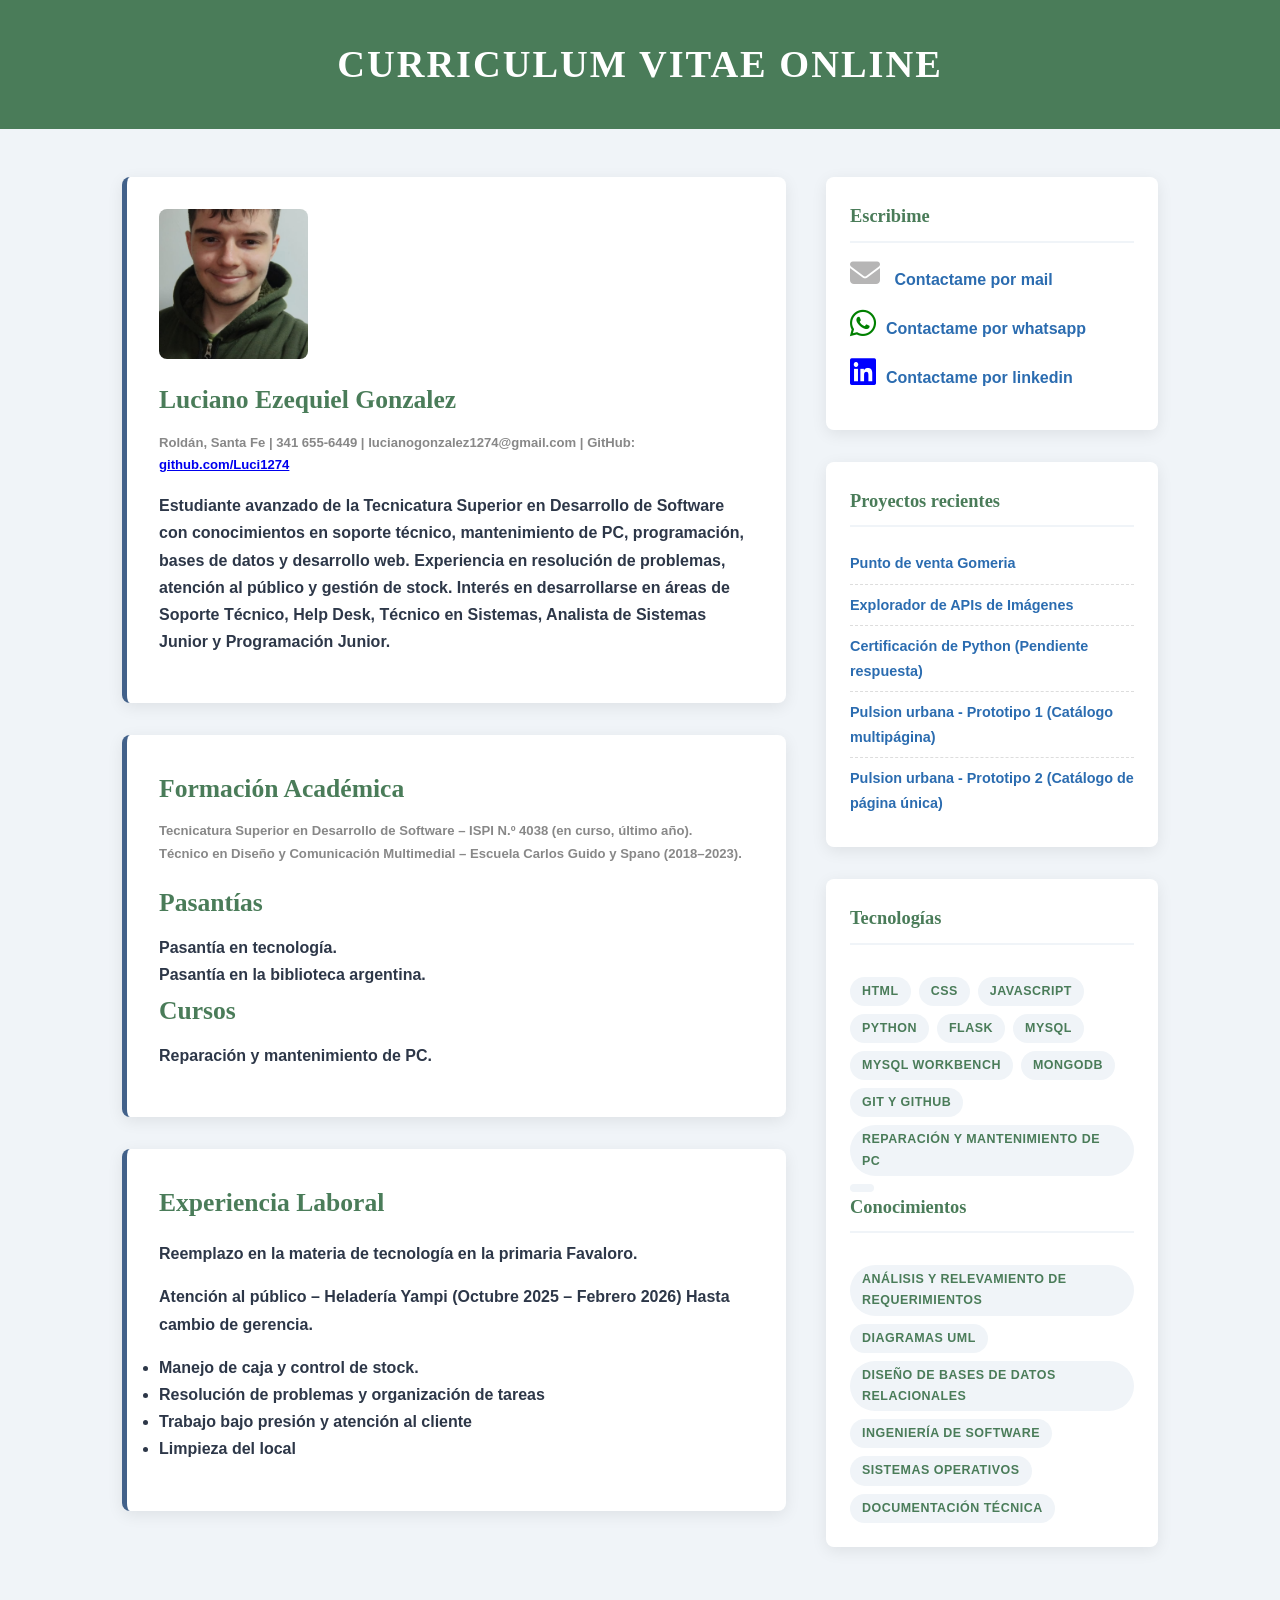
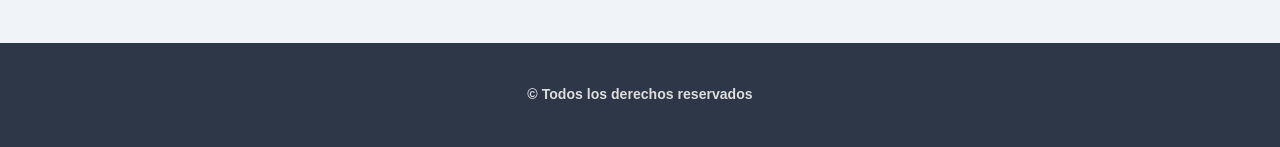
==== index.html @ f1460755 "Actualizar enlace de proyecto en la sección de proyectos recientes" ====
<!DOCTYPE html>
<html lang="en">
<head>
    <meta charset="UTF-8">
    <meta name="viewport" content="width=device-width, initial-scale=1.0">
    <link rel="stylesheet" href="https://cdnjs.cloudflare.com/ajax/libs/font-awesome/6.5.1/css/all.min.css">
    <link rel="stylesheet" href="css/style.css">
    <title>Curriculum Vitae</title>
</head>
<body>
    <header>
    <h1>Curriculum Vitae Online</h1>
  </header>
    <!-- CONTENIDO PRINCIPAL -->
  <main>
  <div class="contenedor">
    <!-- SECCIÓN PRINCIPAL -->
    <main>
      <!-- Artículo 1 -->
      <article>
        <img src="img/WhatsApp Image 2026-05-28 at 19.42.15.jpeg" alt="Mi imagen" title="Mi imagen">
        <h2>Luciano Ezequiel Gonzalez</h2>
        <p class="meta">
          <span><strong>Roldán, Santa Fe | 341 655-6449 | lucianogonzalez1274@gmail.com | GitHub: <a href="https://github.com/Luci1274">github.com/Luci1274</a><strong></span>
        </p>
        <p> Estudiante avanzado de la Tecnicatura Superior en Desarrollo de Software con conocimientos en soporte técnico, mantenimiento de PC, programación, bases de datos y desarrollo web. Experiencia en resolución de problemas, atención al público y gestión de stock. Interés en desarrollarse en áreas de Soporte Técnico, Help Desk, Técnico en Sistemas, Analista de Sistemas Junior y Programación Junior.</p>
        
      </article>

      <!-- Artículo 2 — con tabla -->
      <article>
        <h2>Formación Académica</h2>
        <p class="meta">
          <span><strong>Tecnicatura Superior en Desarrollo de Software – ISPI N.º 4038 (en curso, último año).</strong></span>
          <br>
          <span><strong>Técnico en Diseño y Comunicación Multimedial – Escuela Carlos Guido y Spano (2018–2023).</strong></span>
          <h2>Pasantías</h2>
          <span><strong>Pasantía en tecnología.</strong></span>
          <br>
          <span><strong>Pasantía en la biblioteca argentina.</strong></span>
          <h2>Cursos</h2>
          <span><strong>Reparación y mantenimiento de PC.</strong></span>
        </p>
      </article>
      <!-- Artículo 3 — formulario de comentario -->
      <article>
        <h2>Experiencia Laboral</h2>
        <p class="meta">
          <p><strong>Reemplazo en la materia de tecnología en la primaria Favaloro.</strong></p>

          <p><strong>Atención al público – Heladería Yampi (Octubre 2025 – Febrero 2026) Hasta cambio de gerencia.</strong></p>
          <ul>
            <li>Manejo de caja y control de stock.</li>
            <li>Resolución de problemas y organización de tareas</li>
            <li>Trabajo bajo presión y atención al cliente</li>
            <li>Limpieza del local</li>
          </ul>
        </p>
      </article>
    </main>
    <!-- SIDEBAR -->
    <aside>
      <!-- Widget suscripción -->
      <div class="widget">
        <h3>Escribime</h3>

        <a href="mailto:lucianogonzalez1274@gmail.com?subject=Contacto%20desde%20Curriculum%20Web">
          <i class="fa-solid fa-envelope"></i> Contactame por mail</a>
        <a href="https://wa.link/f5w50w">
          <i class="fa-brands fa-whatsapp"></i>Contactame por whatsapp</a>
        <a href="https://www.linkedin.com/in/luciano-ezequiel-gonzalez-768863313/">
          <i class="fa-brands fa-linkedin"></i>Contactame por linkedin</a>
        </div>

      <!-- Widget Proyectos recientes -->
      <div class="widget">
        <h3>Proyectos recientes</h3>
        <ul class="lista-reciente">
          <li><a href="https://github.com/Luci1274/PPI_gomeria_codigo" target="_blank">Punto de venta Gomeria</a></li>
          <li><a href="https://github.com/Luci1274/Explorador_de_APIs_de_Imagenes" target="_blank">Explorador de APIs de Imágenes</a></li>
          <li><a href="https://github.com/Luci1274/Certificacion_Python_2026" target="_blank">Certificación de Python (Pendiente respuesta)</a></li>
          <li><a href="https://github.com/Luci1274/Pulsion_urbana" target="_blank">Pulsion urbana - Prototipo 1 (Catálogo multipágina)</a></li>
          <li><a href="https://github.com/Luci1274/Pulsion_urbana_v2" target="_blank">Pulsion urbana - Prototipo 2 (Catálogo de página única)</a></li>
        </ul>
      </div>
      <!-- Widget Conocimientos Técnicos -->
      <div class="widget">
        <h3>Tecnologías</h3>
        <div class="etiquetas">
          <span class="etiqueta">HTML</span>
          <span class="etiqueta">CSS</span>
          <span class="etiqueta">JavaScript</span>
          <span class="etiqueta">python</span>
          <span class="etiqueta">flask</span>
          <span class="etiqueta">mysql</span>
          <span class="etiqueta">mysql workbench</span>
          <span class="etiqueta">mongoDB</span>
          <span class="etiqueta">Git y Github</span>
          <span class="etiqueta">Reparación y mantenimiento de PC</span>
          <span class="etiqueta"></span>
        </div>
        <h3>Conocimientos</h3>
        <div class="etiquetas">
          <span class="etiqueta">Análisis y relevamiento de requerimientos</span>
          <span class="etiqueta">Diagramas UML</span>
          <span class="etiqueta">Diseño de bases de datos relacionales</span>
          <span class="etiqueta">Ingeniería de software</span>
          <span class="etiqueta">Sistemas operativos</span>
          <span class="etiqueta">Documentación técnica</span>
        </div>
      </div>
    </aside>
  </div><!-- /.contenedor -->
  <!-- PIE DE PÁGINA -->
  <footer>
    <p>&copy; Todos los derechos reservados</p>
  </footer>
</body>
</html>
---- css/style.css ----
/* ── Reset & Variables ─────────────────────────────────── */
    :root {
      --color-primario: #4a7c59;
      --color-secundario: #42618a;
      --color-enlace: #2b6cb0;
      --color-acento: #f0f4f8;
      --color-texto: #2d3748;
      --fuente-titulo: 'Georgia', serif;
      --fuente-cuerpo: 'Trebuchet MS', sans-serif;
      --radio-borde: 8px;
    }
    * {
      margin: 0;
      padding: 0;
      box-sizing: border-box;
    }
    body {
      font-family: var(--fuente-cuerpo);
      background-color: var(--color-acento);
      color: var(--color-texto);
      line-height: 1.7;
    }
    /* ── Header ───────────────────────────────────────────── */
    header {
      background-color: var(--color-primario);
      color: #fff;
      padding: 2rem 4rem;
      display: flex;
      justify-content: center;
      align-items: center;
      
    }
    header h1 {
      font-family: var(--fuente-titulo);
      font-size: 2.4rem;
      letter-spacing: 2px;
      text-transform: uppercase;
    }
    /* ── Navegación ───────────────────────────────────────── */
    nav ul {
      list-style: none;      display: flex;      gap: 2rem;
    }
    nav ul li a {
      color: #fff;
      text-decoration: none;
      font-weight: 600;
      font-size: 0.95rem;
      padding: 0.4rem 0.8rem;
      border-radius: var(--radio-borde);
      transition: background-color 0.3s ease, color 0.3s ease;
    }
    nav ul li a:hover {
      background-color: var(--color-secundario);
      color: var(--color-primario);
    }
    /* ── Layout principal ─────────────────────────────────── */
    .contenedor {
      max-width: 1100px;
      margin: 3rem auto;
      padding: 0 2rem;
      display: grid;
      grid-template-columns: 2fr 1fr;
      gap: 2.5rem;
    }
    /* ── Artículos ────────────────────────────────────────── */
    article {
      background: #fff;
      border-radius: var(--radio-borde);
      padding: 2rem;
      margin-bottom: 2rem;
      box-shadow: 0 4px 16px rgba(0,0,0,0.08);
      border-left: 5px solid var(--color-secundario);
    }
    article h2 {
      font-family: var(--fuente-titulo);
      font-size: 1.6rem;
      margin-bottom: 0.6rem;
      color: var(--color-primario);
    }
    article .meta {
      font-size: 0.82rem; color: #888; margin-bottom: 1rem;
    }
    article p {
      font-size: 1rem; margin-bottom: 1rem;
    }
    article img {
      width: 25%;
      height: 150px;
      object-fit: cover;
      border-radius: var(--radio-borde);
      display: block;
      margin-bottom: 1.2rem;
    }
    /* ── Etiquetas / Tags ─────────────────────────────────── */
    .etiquetas {
      display: flex;      flex-wrap: wrap;      gap: 0.5rem;      margin-top: 1rem;
    }
    .etiqueta {
      background-color: var(--color-acento);
      color: var(--color-primario);
      font-size: 0.78rem;
      font-weight: 700;
      padding: 0.25rem 0.75rem;
      border-radius: 999px;
      text-transform: uppercase;
      letter-spacing: 0.5px;
    }
    
    /* ── Sidebar ──────────────────────────────────────────── */
    aside {
      position: sticky;
      top: 2rem;
      align-self: start;
    }
    .widget {
      background: #fff;
      display: flex;
      flex-direction: column;
      border-radius: var(--radio-borde);
      padding: 1.5rem;
      margin-bottom: 2rem;
      box-shadow: 0 4px 16px rgba(0,0,0,0.08);
    }
    .widget h3 {
      font-family: var(--fuente-titulo);
      font-size: 1.15rem;
      margin-bottom: 1rem;
      color: var(--color-primario);
      border-bottom: 2px solid var(--color-acento);
      padding-bottom: 0.5rem;
    }
    /* ── Iconos de contacto ────────────────────────── */
    .widget a {
      color: var(--color-enlace);  
      text-decoration: none;  
      font-weight: 600;
      margin-bottom: 15px;
    }
    .widget a:hover {
      text-decoration: underline;
    }
    .widget i {
        font-size: 30px;
        margin-right: 10px;
    }
    .widget .fa-envelope {
        color: rgb(182, 181, 181);
    }
    .widget .fa-whatsapp {
        color: green;
    }
    .widget .fa-linkedin {
        color: blue;
    }


    
    /* ── Lista reciente ───────────────────────────────────── */
    .lista-reciente {
      list-style: none;  
      padding: 0;
    }
    .lista-reciente li {
      padding: 0.5rem 0;
      border-bottom: 1px dashed #ddd;
      font-size: 0.9rem;
    }
    .lista-reciente li:last-child {
      border-bottom: none;
    }
    .lista-reciente a {
      color: var(--color-enlace);  text-decoration: none;  font-weight: 600;
    }
    .lista-reciente a:hover {
      text-decoration: underline;
    }
    /* ── Footer ───────────────────────────────────────────── */
    footer {
      background-color: var(--color-texto);
      color: #ddd;
      text-align: center;
      padding: 2.5rem;
      margin-top: 4rem;
      font-size: 0.88rem;
    }
    footer a {
      color: var(--color-secundario);   text-decoration: none;
    }
    footer a:hover {
      text-decoration: underline;
    }
    /* ── Media Query ──────────────────────────────────────── */
    @media (max-width: 768px) {
      .contenedor {
        grid-template-columns: 1fr;
      }
      header {
        flex-direction: column;  gap: 1rem;  text-align: center;
      }
    }
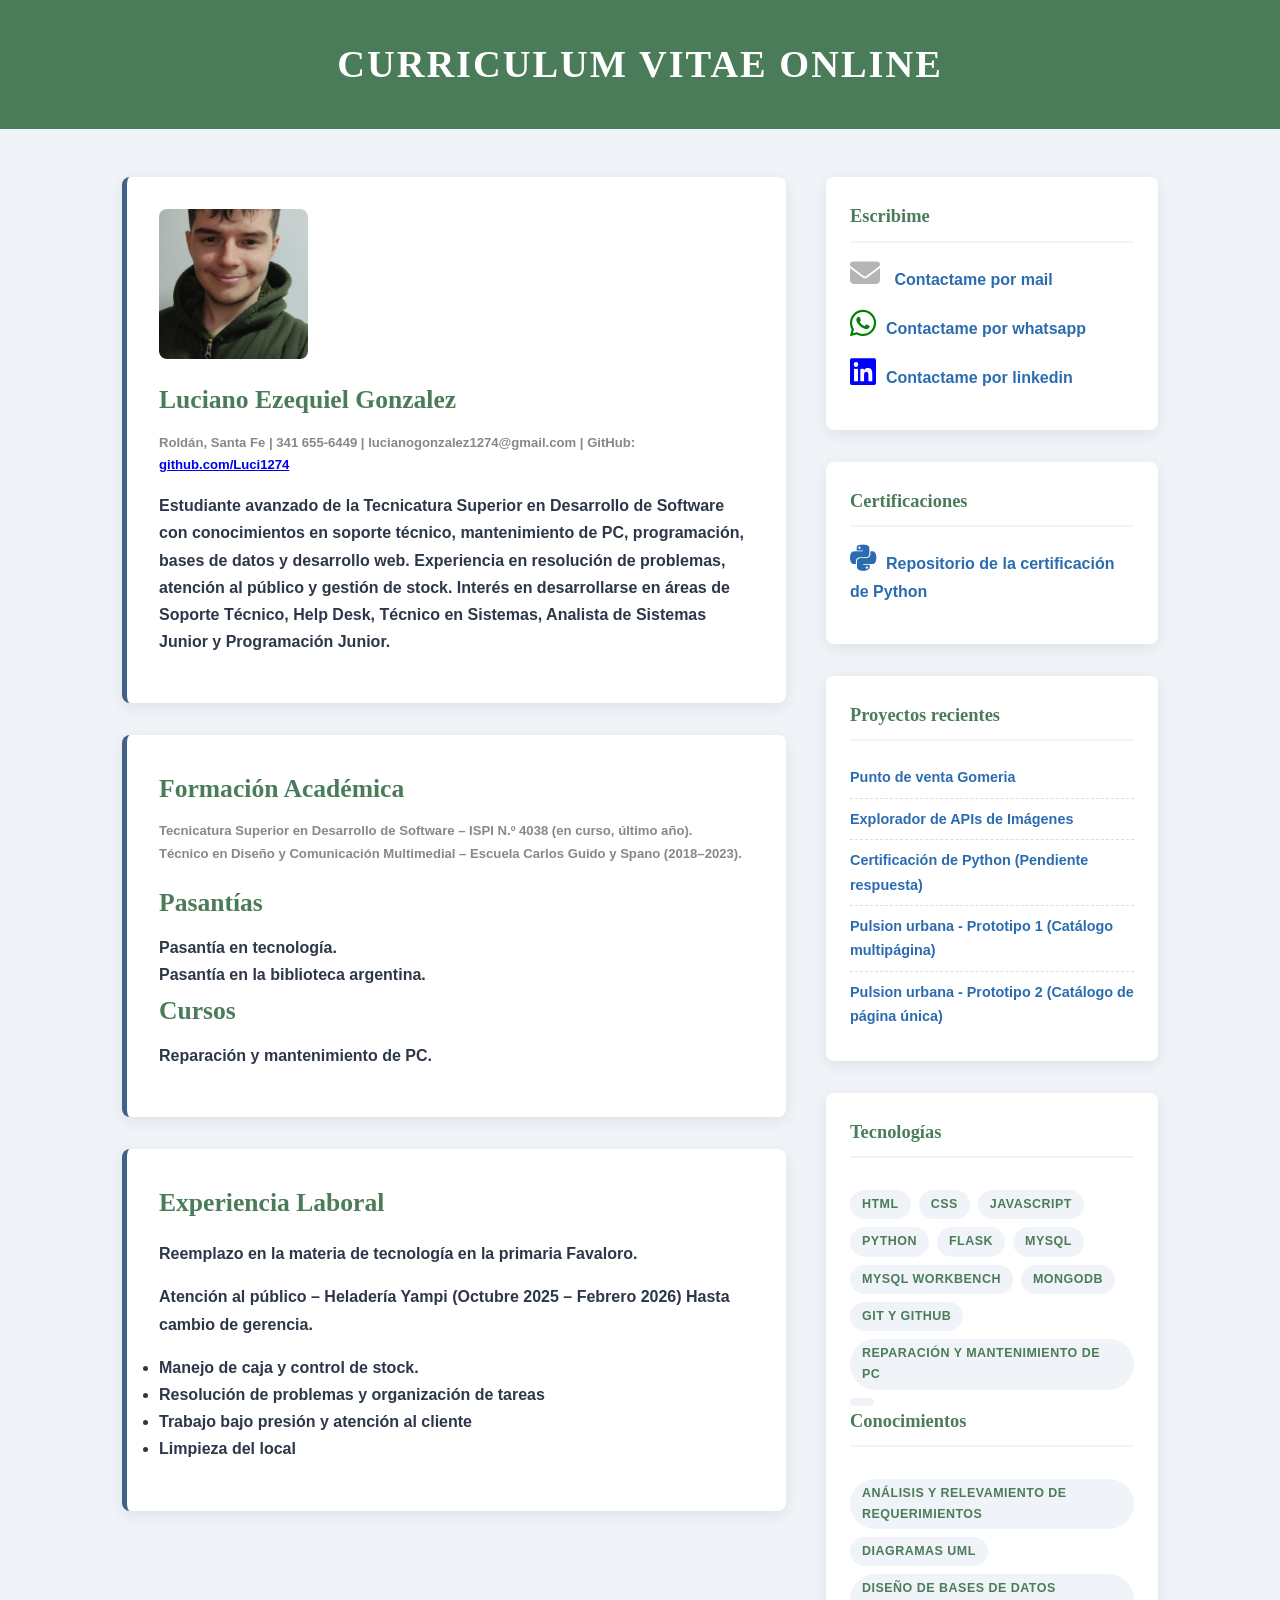
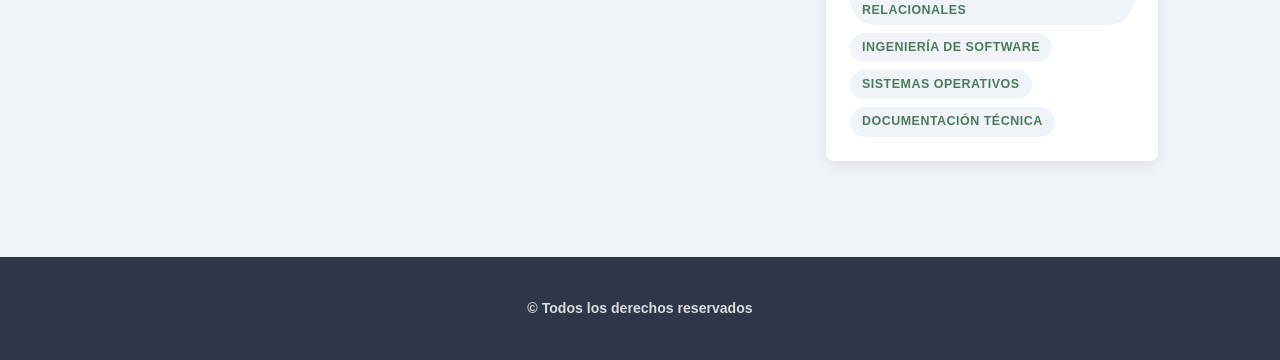
==== commit b485cb26: "Agregar widget de certificaciones con enlace al repositorio de Python" ====
--- a/index.html
+++ b/index.html
@@ -72,6 +72,13 @@
           <i class="fa-brands fa-linkedin"></i>Contactame por linkedin</a>
         </div>
 
+      <!-- Widget certificaciones -->
+      <div class="widget">
+        <h3>Certificaciones</h3>
+
+        <a href="https://github.com/Luci1274/Certificacion_Python_2026" target="_blank"><i class="fa-brands fa-python"></i>Repositorio de la certificación de Python</a>
+        </div>  
+
       <!-- Widget Proyectos recientes -->
       <div class="widget">
         <h3>Proyectos recientes</h3>
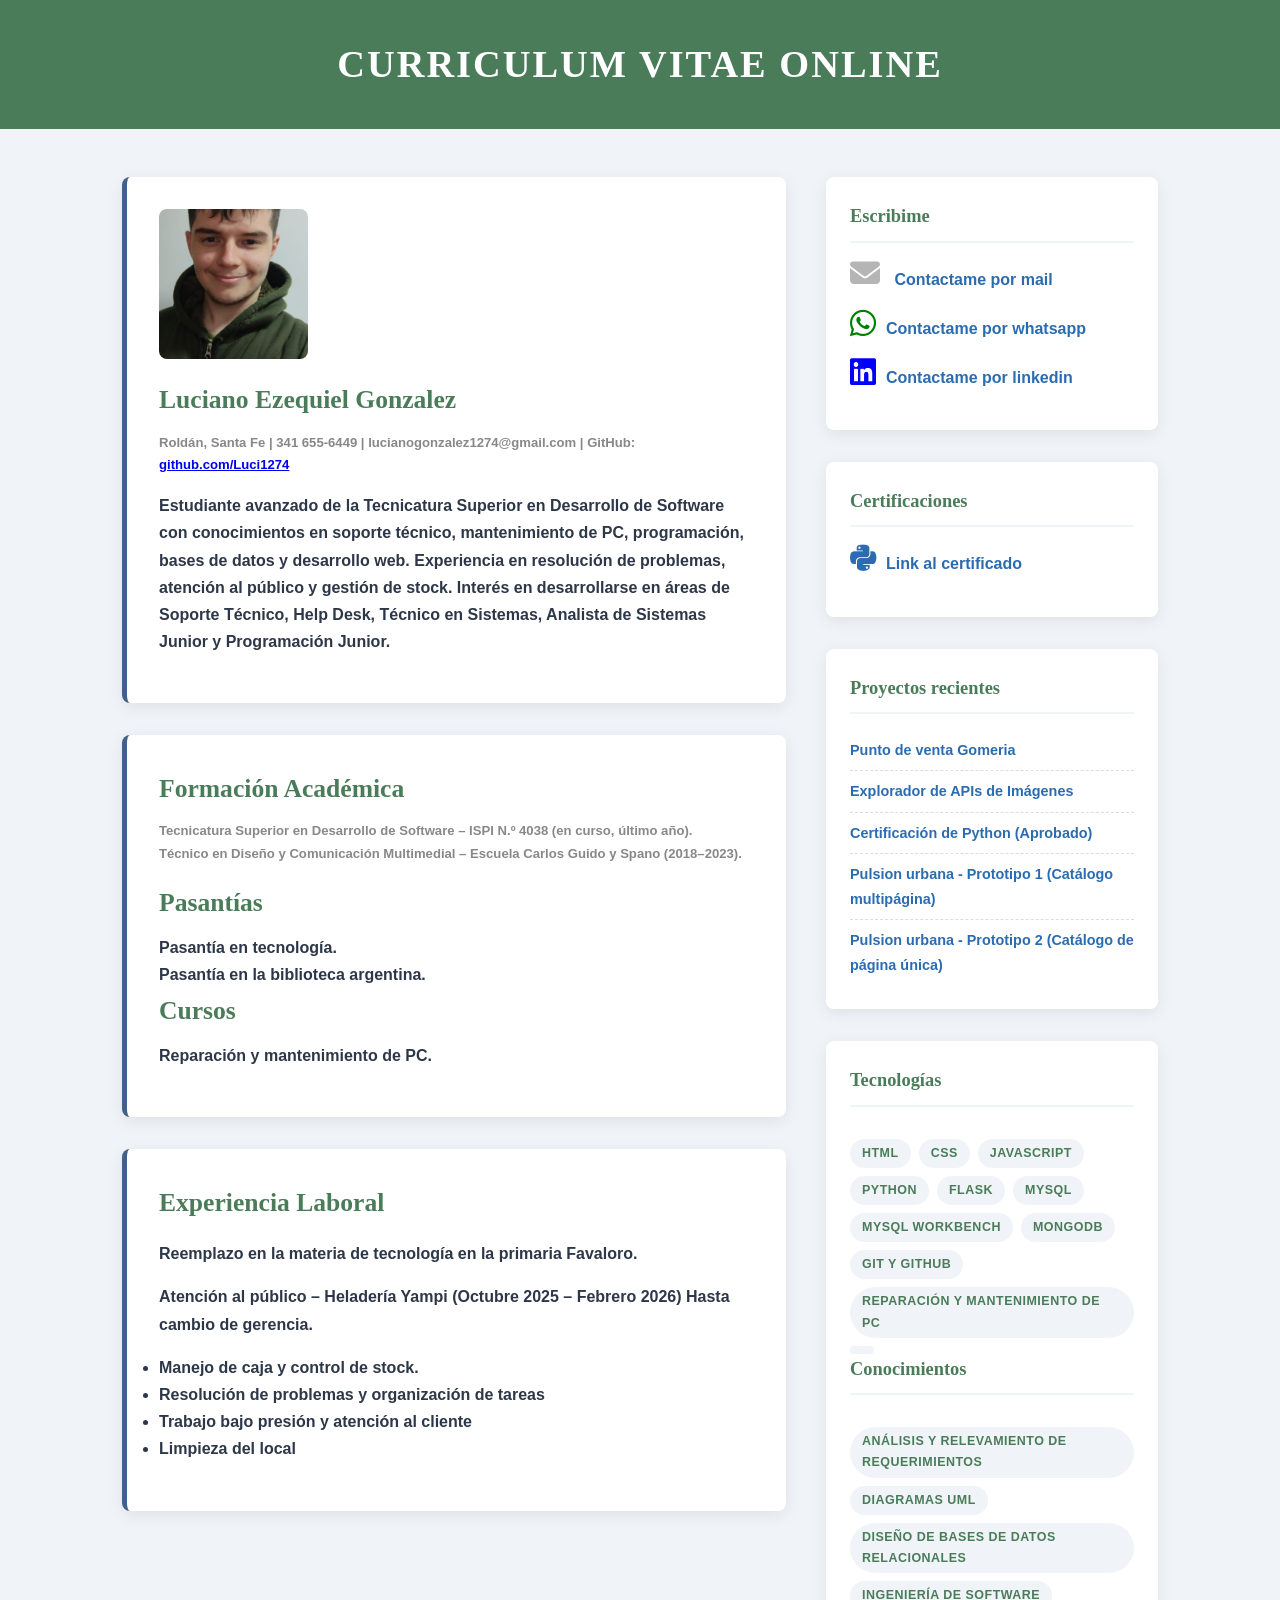
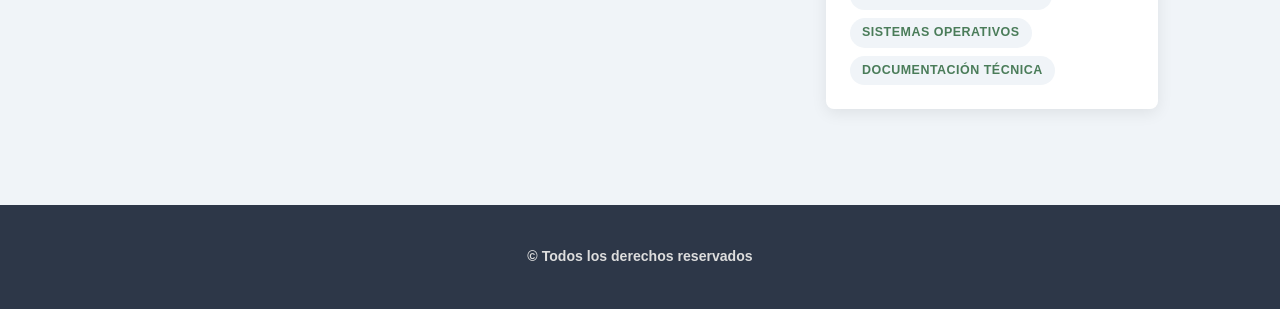
==== commit 39c17c59: "Actualizar enlaces en el widget de certificaciones y proyectos recientes" ====
--- a/index.html
+++ b/index.html
@@ -70,14 +70,14 @@
           <i class="fa-brands fa-whatsapp"></i>Contactame por whatsapp</a>
         <a href="https://www.linkedin.com/in/luciano-ezequiel-gonzalez-768863313/">
           <i class="fa-brands fa-linkedin"></i>Contactame por linkedin</a>
-        </div>
+      </div>
 
       <!-- Widget certificaciones -->
       <div class="widget">
         <h3>Certificaciones</h3>
 
-        <a href="https://github.com/Luci1274/Certificacion_Python_2026" target="_blank"><i class="fa-brands fa-python"></i>Repositorio de la certificación de Python</a>
-        </div>  
+        <a href="https://freecodecamp.org/espanol/certification/luciano_gonzalez/python-v9" target="_blank"><i class="fa-brands fa-python"></i>Link al certificado</a>
+      </div>  
 
       <!-- Widget Proyectos recientes -->
       <div class="widget">
@@ -85,7 +85,7 @@
         <ul class="lista-reciente">
           <li><a href="https://github.com/Luci1274/PPI_gomeria_codigo" target="_blank">Punto de venta Gomeria</a></li>
           <li><a href="https://github.com/Luci1274/Explorador_de_APIs_de_Imagenes" target="_blank">Explorador de APIs de Imágenes</a></li>
-          <li><a href="https://github.com/Luci1274/Certificacion_Python_2026" target="_blank">Certificación de Python (Pendiente respuesta)</a></li>
+          <li><a href="https://github.com/Luci1274/Certificacion_Python_2026" target="_blank">Certificación de Python (Aprobado)</a></li>
           <li><a href="https://github.com/Luci1274/Pulsion_urbana" target="_blank">Pulsion urbana - Prototipo 1 (Catálogo multipágina)</a></li>
           <li><a href="https://github.com/Luci1274/Pulsion_urbana_v2" target="_blank">Pulsion urbana - Prototipo 2 (Catálogo de página única)</a></li>
         </ul>
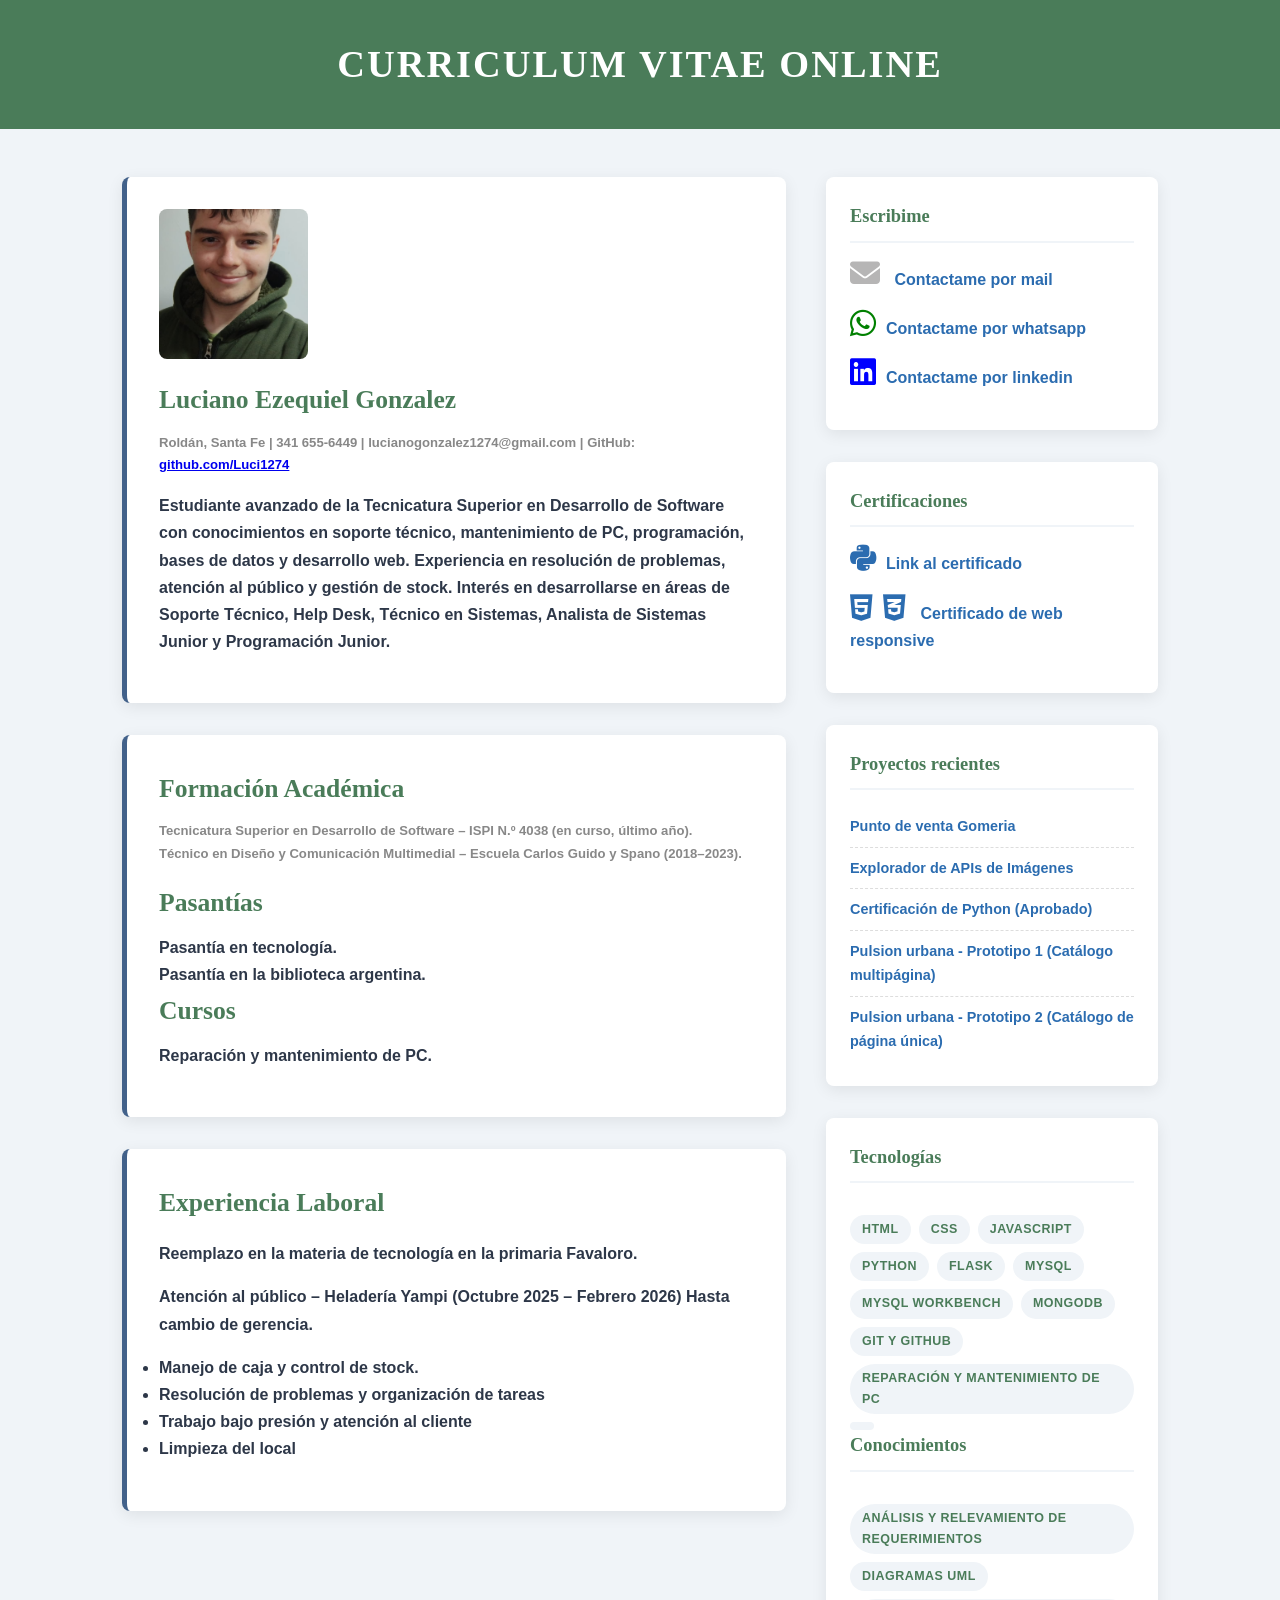
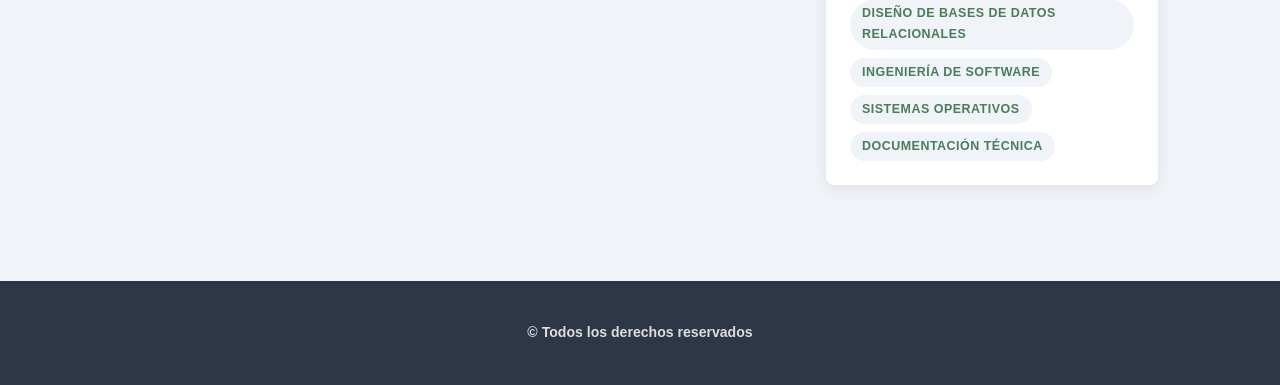
==== commit 2f81906f: "Agregar enlace al certificado de diseño web responsivo en el widget de certificaciones" ====
--- a/index.html
+++ b/index.html
@@ -77,6 +77,7 @@
         <h3>Certificaciones</h3>
 
         <a href="https://freecodecamp.org/espanol/certification/luciano_gonzalez/python-v9" target="_blank"><i class="fa-brands fa-python"></i>Link al certificado</a>
+        <a href="https://www.freecodecamp.org/certification/luciano_gonzalez/responsive-web-design" target="_blank"><i class="fa-brands fa-html5"></i><i class="fa-brands fa-css3-alt"></i> Certificado de web responsive</a>
       </div>  
 
       <!-- Widget Proyectos recientes -->
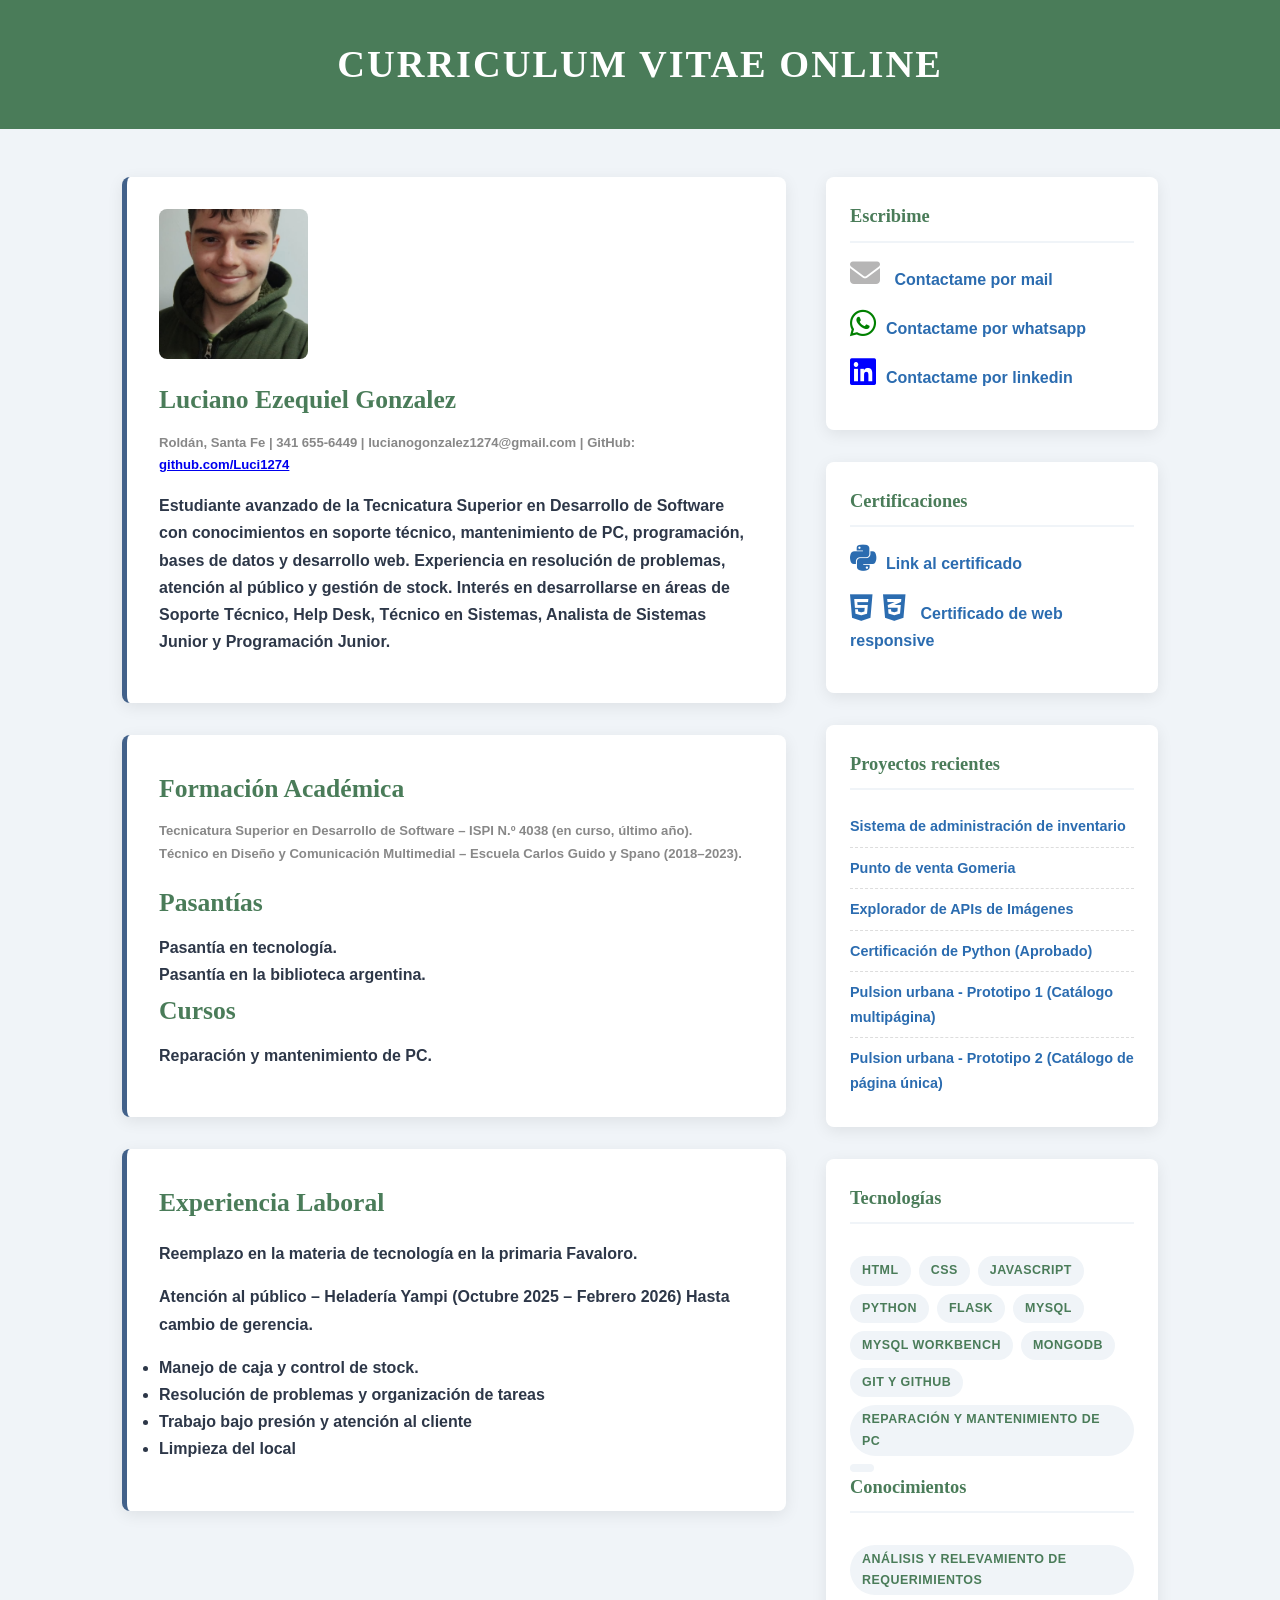
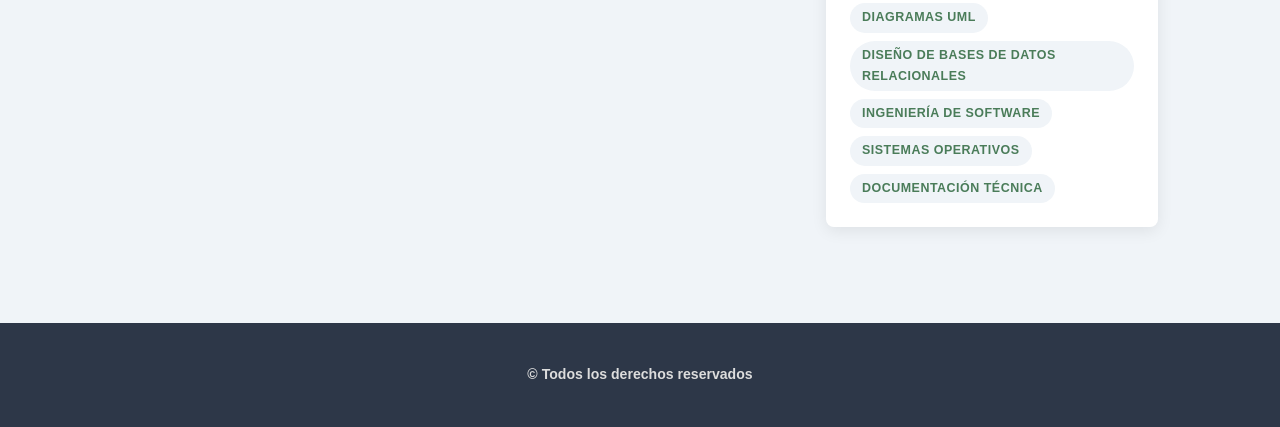
==== commit 4346ef80: "Actualizar index.html desde el celular agregué el último proyecto https://github.com/Luci1274/invent" ====
--- a/index.html
+++ b/index.html
@@ -84,6 +84,7 @@
       <div class="widget">
         <h3>Proyectos recientes</h3>
         <ul class="lista-reciente">
+          <li><a href="https://github.com/Luci1274/inventory-management-system" target="_blank">Sistema de administración de inventario</a></li>
           <li><a href="https://github.com/Luci1274/PPI_gomeria_codigo" target="_blank">Punto de venta Gomeria</a></li>
           <li><a href="https://github.com/Luci1274/Explorador_de_APIs_de_Imagenes" target="_blank">Explorador de APIs de Imágenes</a></li>
           <li><a href="https://github.com/Luci1274/Certificacion_Python_2026" target="_blank">Certificación de Python (Aprobado)</a></li>
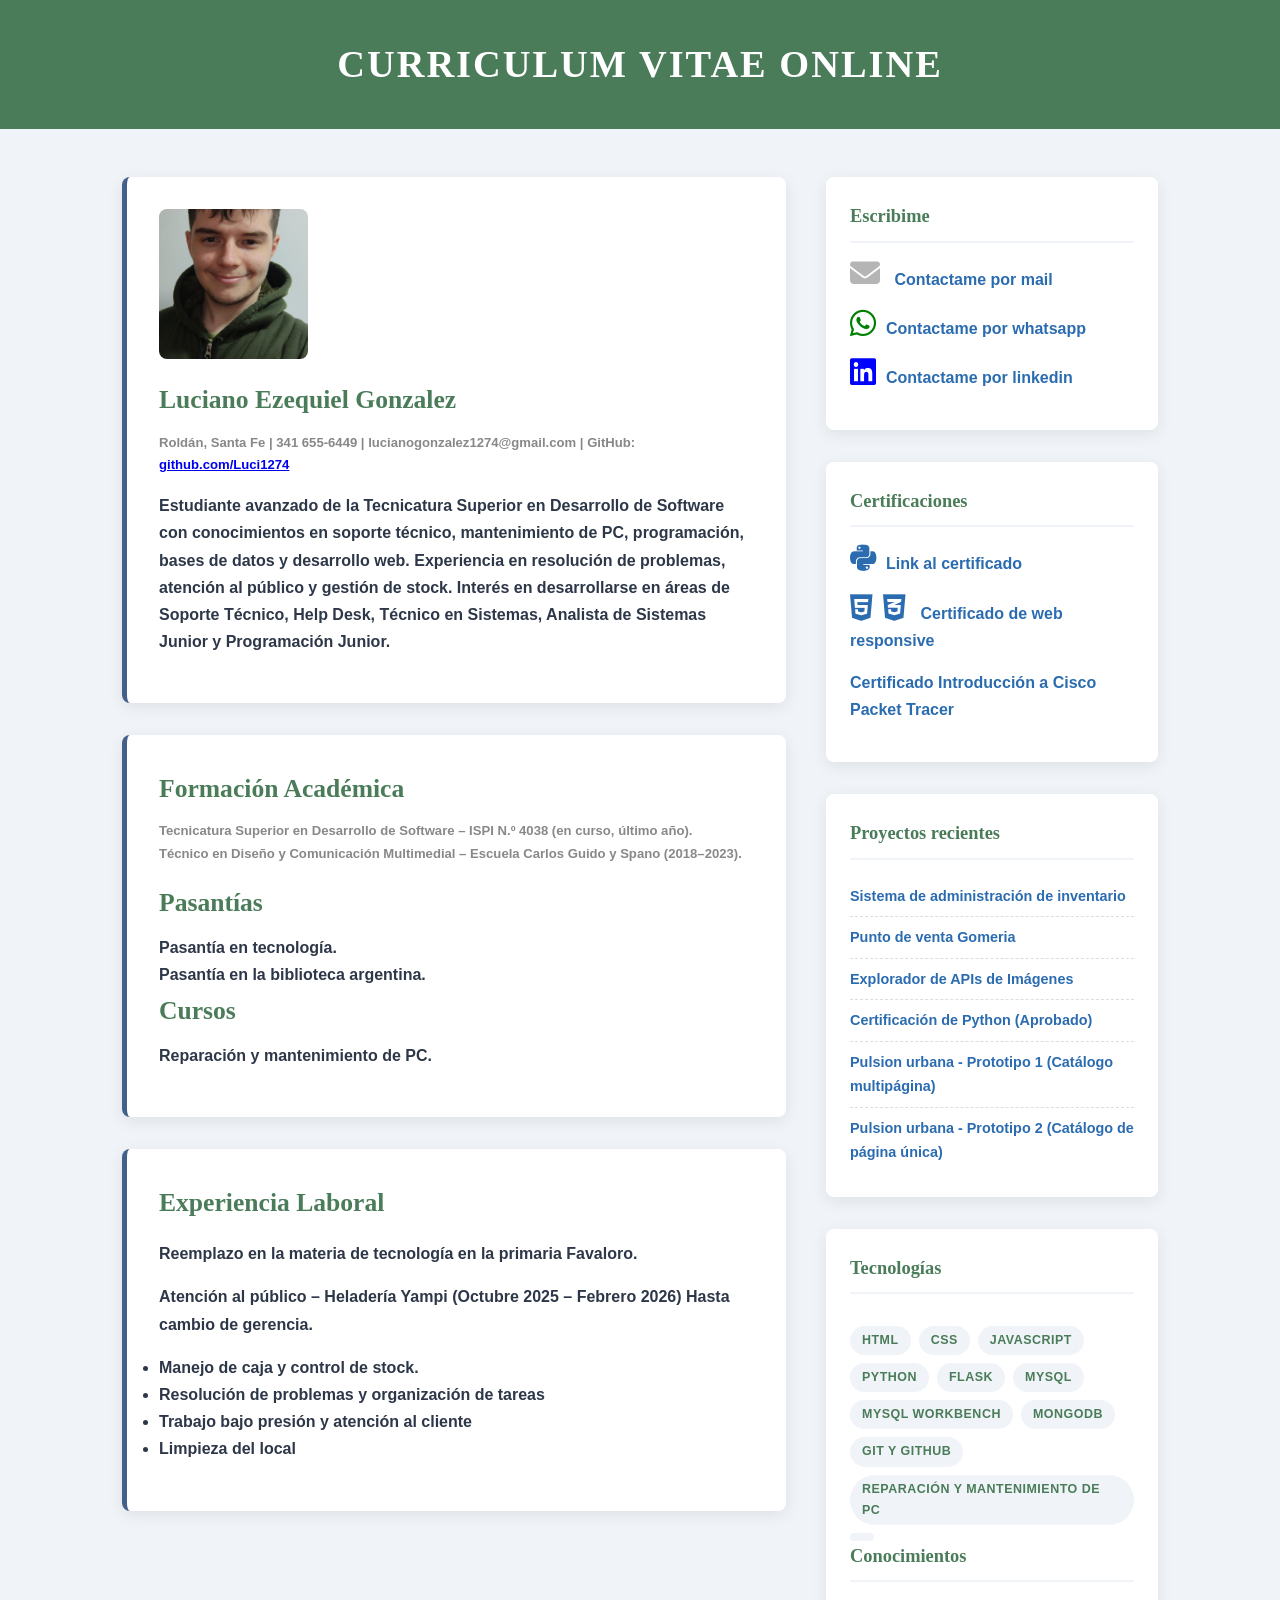
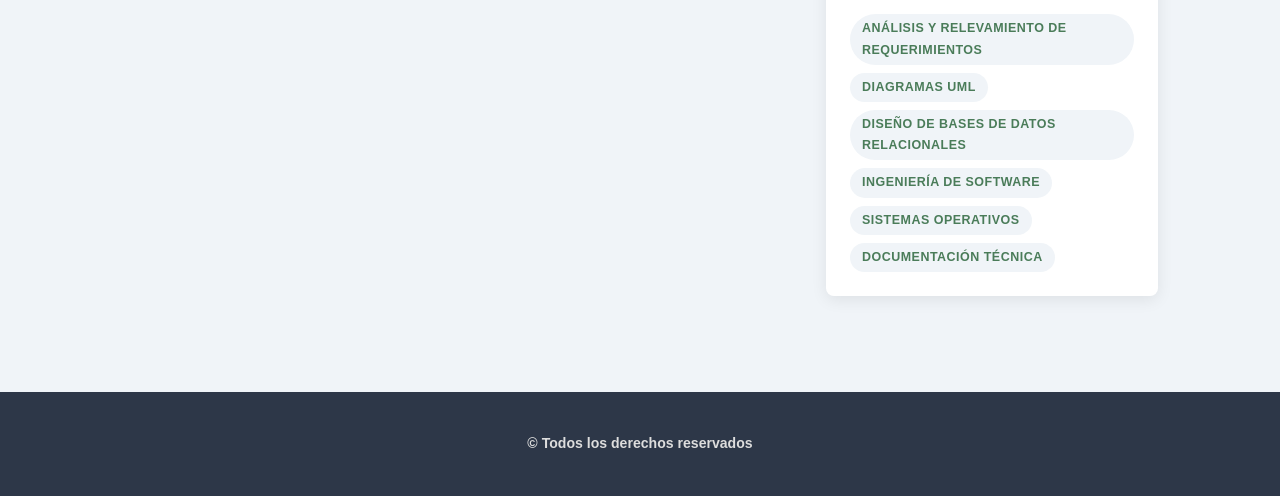
==== commit df3f07e2: "Refactor code structure for improved readability and maintainability" ====
--- a/index.html
+++ b/index.html
@@ -78,6 +78,7 @@
 
         <a href="https://freecodecamp.org/espanol/certification/luciano_gonzalez/python-v9" target="_blank"><i class="fa-brands fa-python"></i>Link al certificado</a>
         <a href="https://www.freecodecamp.org/certification/luciano_gonzalez/responsive-web-design" target="_blank"><i class="fa-brands fa-html5"></i><i class="fa-brands fa-css3-alt"></i> Certificado de web responsive</a>
+        <a href="https://github.com/Luci1274/curriculum/tree/main/img">Certificado Introducción a Cisco Packet Tracer</a>
       </div>  
 
       <!-- Widget Proyectos recientes -->
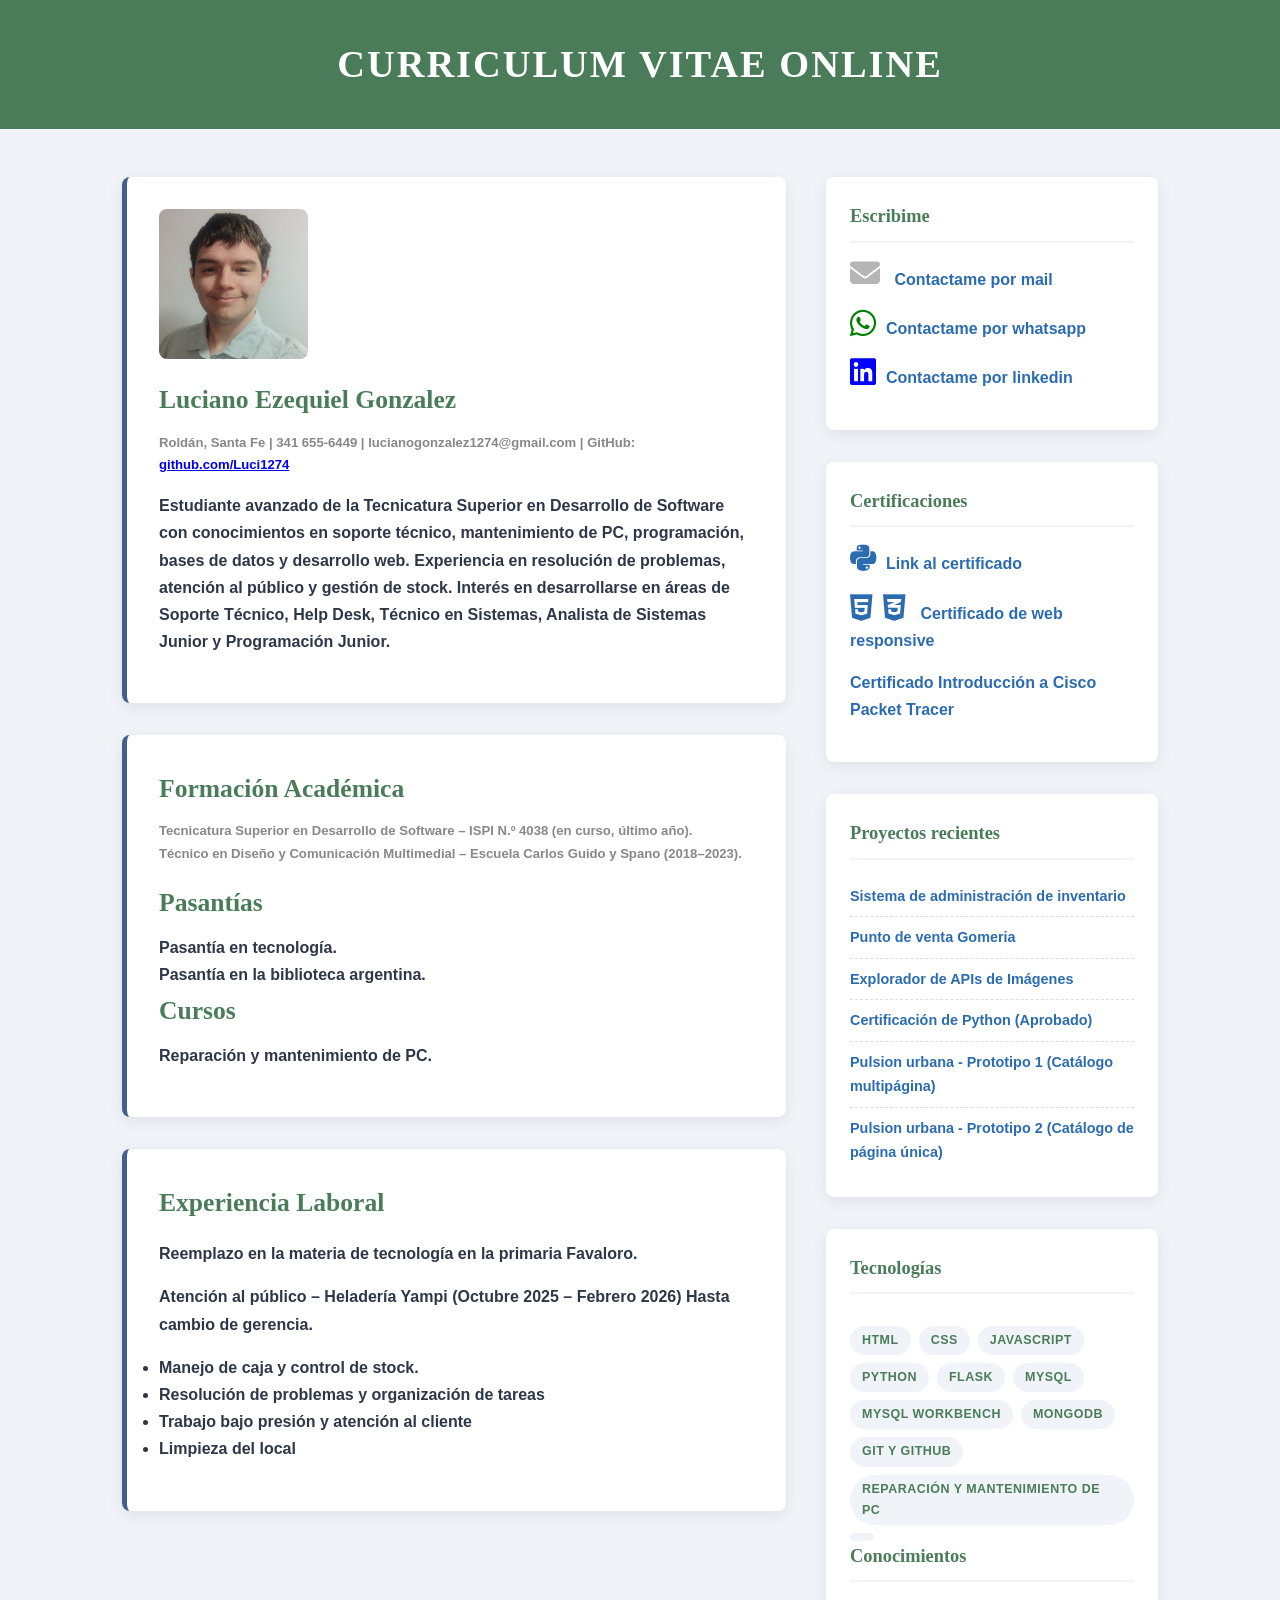
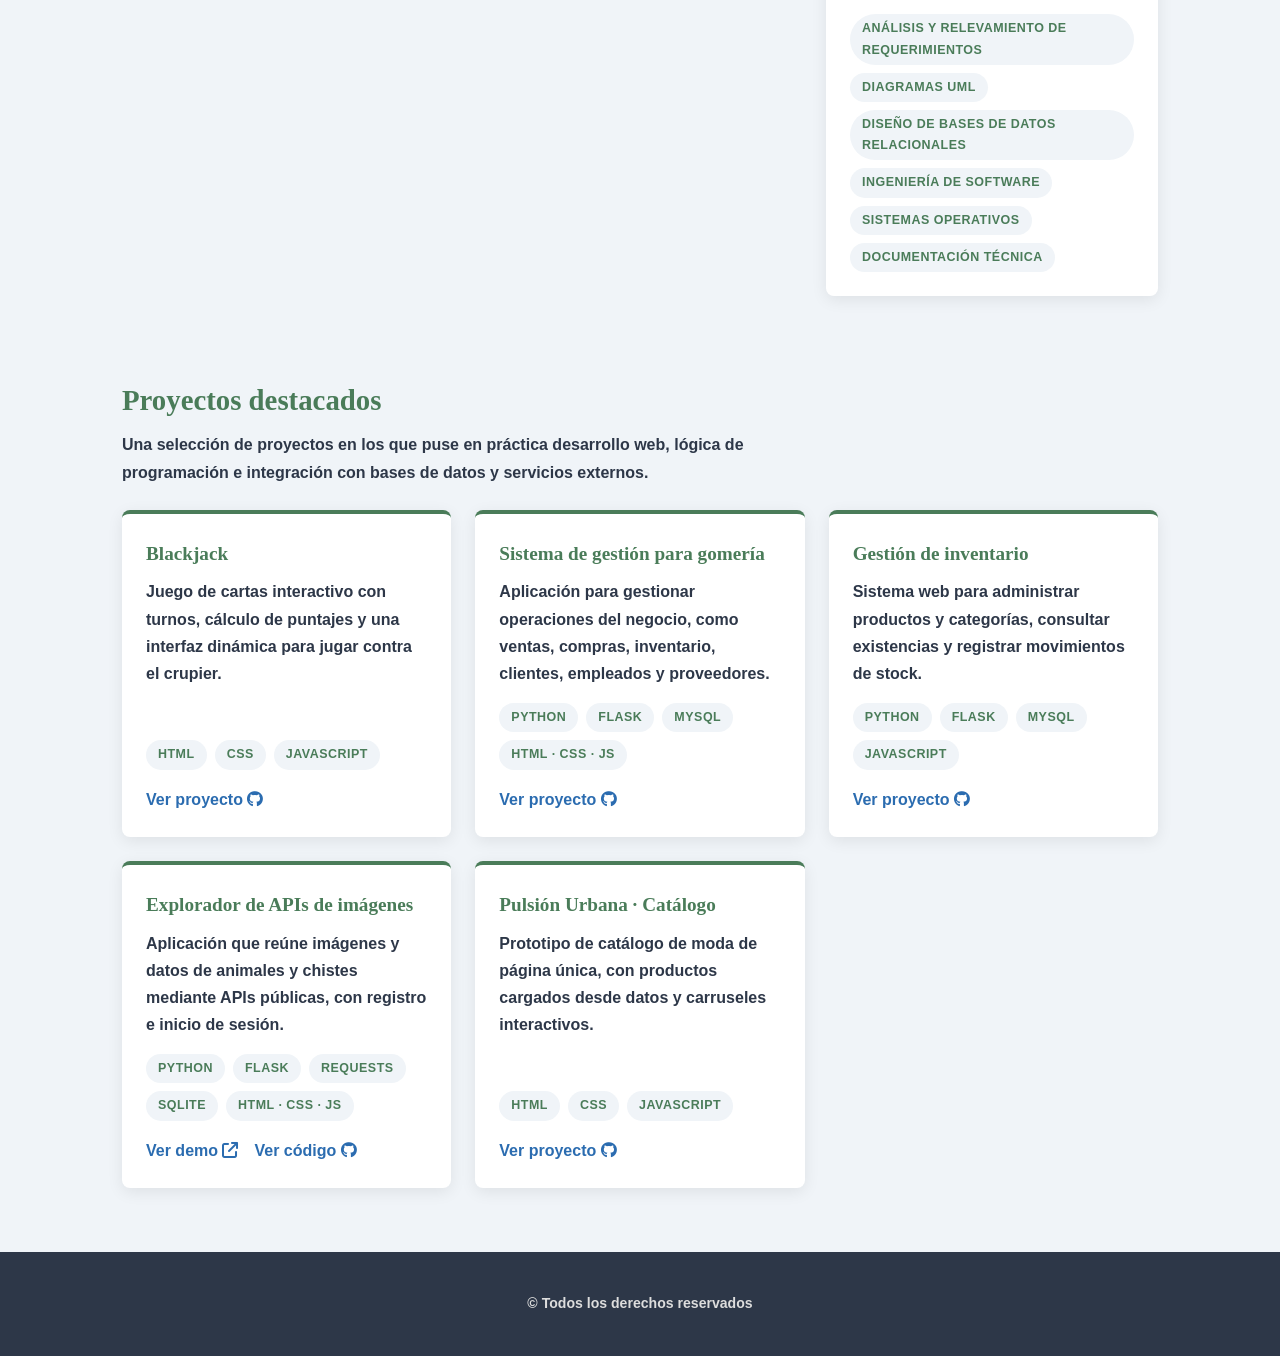
==== commit d7657d75: "creacion de contenedores estilo portafolio y cambio de imagen" ====
--- a/index.html
+++ b/index.html
@@ -1,5 +1,5 @@
 <!DOCTYPE html>
-<html lang="en">
+<html lang="es">
 <head>
     <meta charset="UTF-8">
     <meta name="viewport" content="width=device-width, initial-scale=1.0">
@@ -15,7 +15,7 @@
   <main>
   <div class="contenedor">
     <!-- SECCIÓN PRINCIPAL -->
-    <main>
+    <div class="contenido-principal">
       <!-- Artículo 1 -->
       <article>
         <img src="img/WhatsApp Image 2026-05-28 at 19.42.15.jpeg" alt="Mi imagen" title="Mi imagen">
@@ -57,7 +57,7 @@
           </ul>
         </p>
       </article>
-    </main>
+    </div>
     <!-- SIDEBAR -->
     <aside>
       <!-- Widget suscripción -->
@@ -121,6 +121,72 @@
       </div>
     </aside>
   </div><!-- /.contenedor -->
+  <section class="portafolio" id="portafolio" aria-labelledby="titulo-portafolio">
+    <div class="portafolio-encabezado">
+      <h2 id="titulo-portafolio">Proyectos destacados</h2>
+      <p>Una selección de proyectos en los que puse en práctica desarrollo web, lógica de programación e integración con bases de datos y servicios externos.</p>
+    </div>
+    <div class="proyectos-grid">
+      <div class="proyecto">
+        <h3>Blackjack</h3>
+        <p>Juego de cartas interactivo con turnos, cálculo de puntajes y una interfaz dinámica para jugar contra el crupier.</p>
+        <div class="etiquetas">
+          <span class="etiqueta">HTML</span>
+          <span class="etiqueta">CSS</span>
+          <span class="etiqueta">JavaScript</span>
+        </div>
+        <a class="enlace-proyecto" href="https://github.com/Luci1274/Juego_Blackjack" target="_blank" rel="noopener noreferrer">Ver proyecto <i class="fa-brands fa-github" aria-hidden="true"></i></a>
+      </div>
+      <div class="proyecto">
+        <h3>Sistema de gestión para gomería</h3>
+        <p>Aplicación para gestionar operaciones del negocio, como ventas, compras, inventario, clientes, empleados y proveedores.</p>
+        <div class="etiquetas">
+          <span class="etiqueta">Python</span>
+          <span class="etiqueta">Flask</span>
+          <span class="etiqueta">MySQL</span>
+          <span class="etiqueta">HTML · CSS · JS</span>
+        </div>
+        <a class="enlace-proyecto" href="https://github.com/Luci1274/PPI_gomeria_codigo" target="_blank" rel="noopener noreferrer">Ver proyecto <i class="fa-brands fa-github" aria-hidden="true"></i></a>
+      </div>
+      <div class="proyecto">
+        <h3>Gestión de inventario</h3>
+        <p>Sistema web para administrar productos y categorías, consultar existencias y registrar movimientos de stock.</p>
+        <div class="etiquetas">
+          <span class="etiqueta">Python</span>
+          <span class="etiqueta">Flask</span>
+          <span class="etiqueta">MySQL</span>
+          <span class="etiqueta">JavaScript</span>
+        </div>
+        <a class="enlace-proyecto" href="https://github.com/Luci1274/inventory-management-system" target="_blank" rel="noopener noreferrer">Ver proyecto <i class="fa-brands fa-github" aria-hidden="true"></i></a>
+      </div>
+      <div class="proyecto">
+        <h3>Explorador de APIs de imágenes</h3>
+        <p>Aplicación que reúne imágenes y datos de animales y chistes mediante APIs públicas, con registro e inicio de sesión.</p>
+        <div class="etiquetas">
+          <span class="etiqueta">Python</span>
+          <span class="etiqueta">Flask</span>
+          <span class="etiqueta">Requests</span>
+          <span class="etiqueta">SQLite</span>
+          <span class="etiqueta">HTML · CSS · JS</span>
+        </div>
+        <div class="acciones-proyecto">
+          <a class="enlace-proyecto" href="https://explorador-de-apis-de-imagenes.onrender.com" target="_blank" rel="noopener noreferrer">Ver demo <i class="fa-solid fa-arrow-up-right-from-square" aria-hidden="true"></i></a>
+          <a class="enlace-proyecto" href="https://github.com/Luci1274/Explorador_de_APIs_de_Imagenes" target="_blank" rel="noopener noreferrer">Ver código <i class="fa-brands fa-github" aria-hidden="true"></i></a>
+        </div>
+      </div>
+      <div class="proyecto">
+        <h3>Pulsión Urbana · Catálogo</h3>
+        <p>Prototipo de catálogo de moda de página única, con productos cargados desde datos y carruseles interactivos.</p>
+        <div class="etiquetas">
+          <span class="etiqueta">HTML</span>
+          <span class="etiqueta">CSS</span>
+          <span class="etiqueta">JavaScript</span>
+        </div>
+        <a class="enlace-proyecto" href="https://github.com/Luci1274/Pulsion_urbana_v2" target="_blank" rel="noopener noreferrer">Ver proyecto <i class="fa-brands fa-github" aria-hidden="true"></i></a>
+      </div>
+    </div>
+  </section>
+  </main>
   <!-- PIE DE PÁGINA -->
   <footer>
     <p>&copy; Todos los derechos reservados</p>
--- a/css/style.css
+++ b/css/style.css
@@ -174,6 +174,65 @@
     .lista-reciente a:hover {
       text-decoration: underline;
     }
+    /* ── Portafolio ───────────────────────────────────────── */
+    .portafolio {
+      max-width: 1100px;
+      margin: 0 auto;
+      padding: 0 2rem;
+    }
+    .portafolio-encabezado {
+      margin-bottom: 1.5rem;
+    }
+    .portafolio-encabezado h2 {
+      font-family: var(--fuente-titulo);
+      color: var(--color-primario);
+      font-size: 1.8rem;
+      margin-bottom: 0.4rem;
+    }
+    .portafolio-encabezado p {
+      max-width: 700px;
+    }
+    .proyectos-grid {
+      display: grid;
+      grid-template-columns: repeat(auto-fit, minmax(min(100%, 280px), 1fr));
+      gap: 1.5rem;
+    }
+    .proyecto {
+      background: #fff;
+      border-radius: var(--radio-borde);
+      padding: 1.5rem;
+      box-shadow: 0 4px 16px rgba(0,0,0,0.08);
+      border-top: 4px solid var(--color-primario);
+      display: flex;
+      flex-direction: column;
+      align-items: flex-start;
+    }
+    .proyecto h3 {
+      font-family: var(--fuente-titulo);
+      color: var(--color-primario);
+      font-size: 1.2rem;
+      margin-bottom: 0.5rem;
+    }
+    .proyecto p {
+      margin-bottom: 1rem;
+    }
+    .proyecto .etiquetas {
+      margin-top: auto;
+      margin-bottom: 1rem;
+    }
+    .proyecto .enlace-proyecto {
+      color: var(--color-enlace);
+      font-weight: 700;
+      text-decoration: none;
+    }
+    .acciones-proyecto {
+      display: flex;
+      flex-wrap: wrap;
+      gap: 1rem;
+    }
+    .proyecto .enlace-proyecto:hover {
+      text-decoration: underline;
+    }
     /* ── Footer ───────────────────────────────────────────── */
     footer {
       background-color: var(--color-texto);
@@ -194,6 +253,9 @@
       .contenedor {
         grid-template-columns: 1fr;
       }
+      .portafolio {
+        padding: 0 2rem;
+      }
       header {
         flex-direction: column;  gap: 1rem;  text-align: center;
       }
